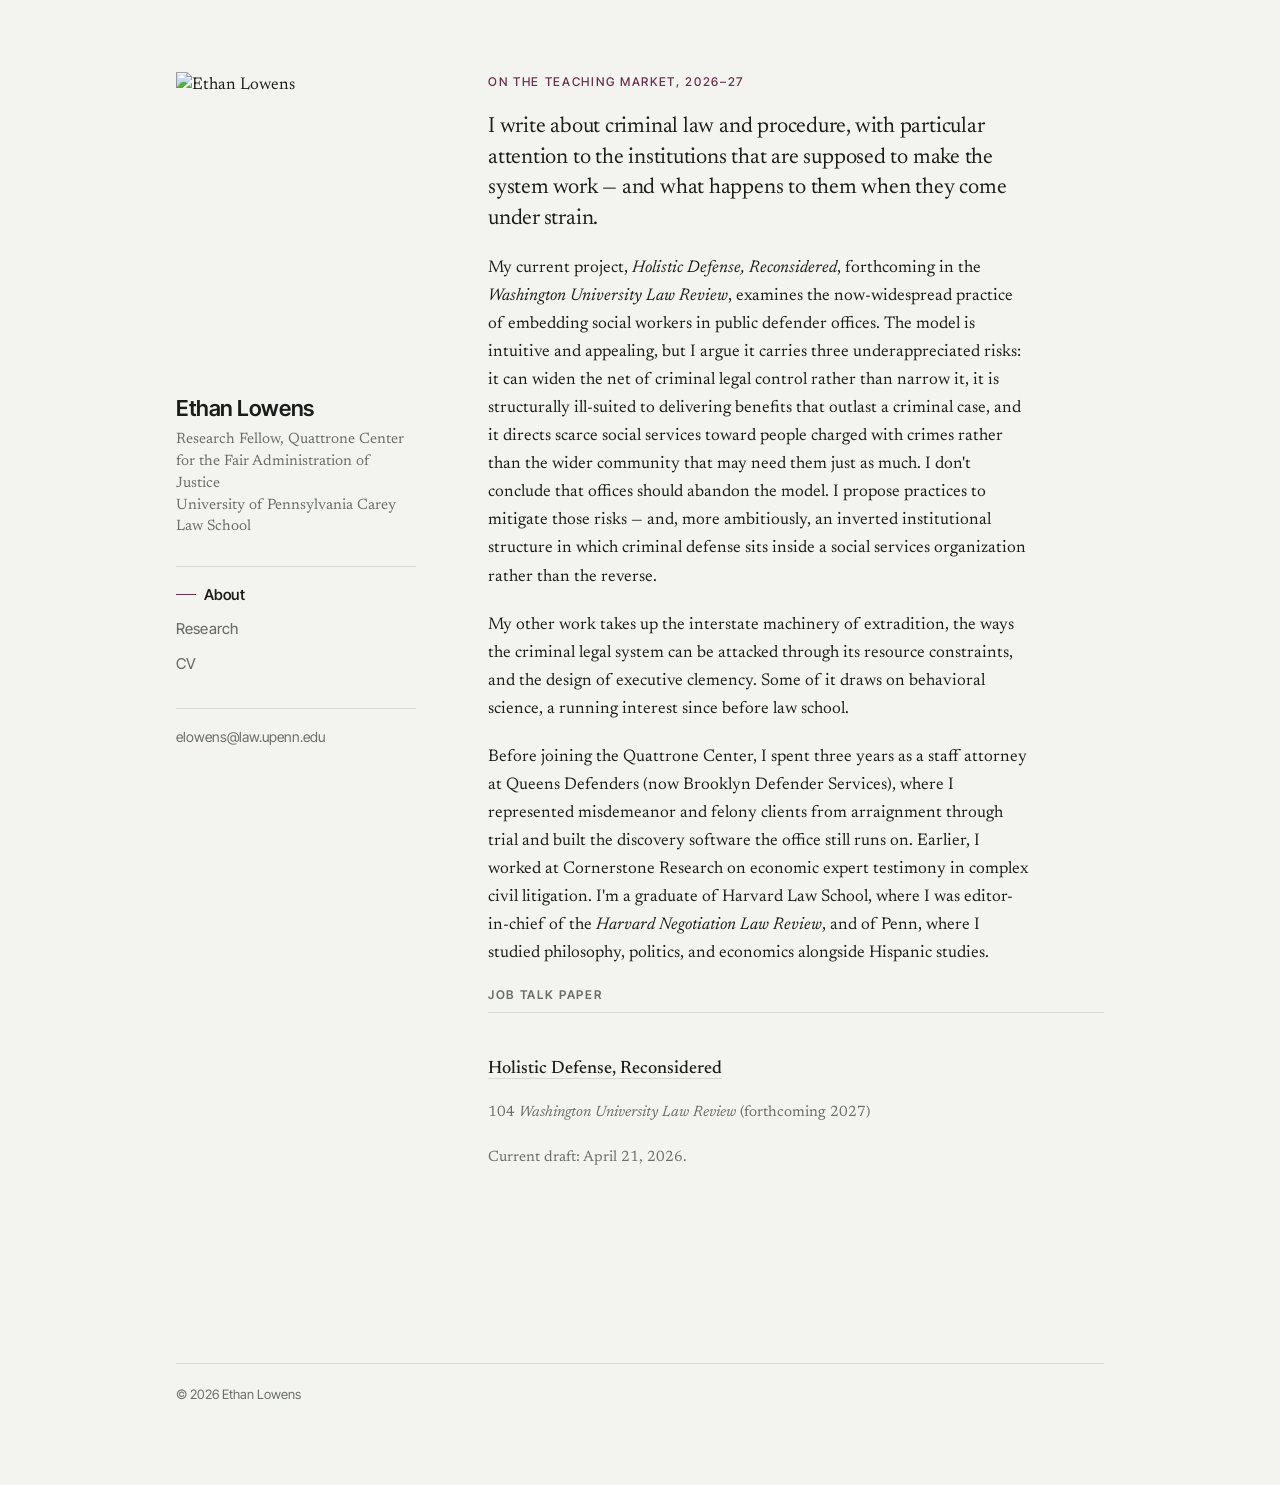
==== index.html @ d96f2c39 "Add files via upload" ====
<!DOCTYPE html>
<html lang="en">
<head>
<meta charset="utf-8">
<meta name="viewport" content="width=device-width, initial-scale=1">
<title>Ethan Lowens</title>
<meta name="description" content="Ethan Lowens is a Research Fellow at the Quattrone Center for the Fair Administration of Justice at the University of Pennsylvania Carey Law School. He writes about criminal law and procedure.">
<link rel="preconnect" href="https://fonts.googleapis.com">
<link rel="preconnect" href="https://fonts.gstatic.com" crossorigin>
<link href="https://fonts.googleapis.com/css2?family=Inter+Tight:wght@400;500;600&family=Newsreader:ital,opsz,wght@0,6..72,400;0,6..72,500;1,6..72,400&display=swap" rel="stylesheet">
<link rel="stylesheet" href="style.css">
</head>
<body>
<a class="skip" href="#main">Skip to content</a>

<div class="layout">

  <!-- ===== LEFT RAIL — keep this block identical on every page ===== -->
  <aside class="rail">
    <img class="rail__portrait" src="headshot.jpg" alt="Ethan Lowens">
    <p class="rail__name"><a href="index.html">Ethan Lowens</a></p>
    <p class="rail__role">
      Research Fellow, Quattrone Center for the Fair Administration of Justice<br>
      University of Pennsylvania Carey Law School
    </p>
    <nav class="rail__nav" aria-label="Sections">
      <ul>
        <li><a href="index.html" aria-current="page">About</a></li>
        <li><a href="research.html">Research</a></li>
        <li><a href="cv.html">CV</a></li>
      </ul>
    </nav>
    <div class="rail__contact">
      <a href="mailto:elowens@law.upenn.edu">elowens@law.upenn.edu</a>
    </div>
  </aside>
  <!-- ===== END LEFT RAIL ===== -->

  <main class="content" id="main">

    <p class="eyebrow">On the teaching market, 2026–27</p>

    <p class="lede">
      I write about criminal law and procedure, with particular attention to the
      institutions that are supposed to make the system work — and what happens
      to them when they come under strain.
    </p>

    <p>
      My current project, <em>Holistic Defense, Reconsidered</em>, forthcoming in
      the <em>Washington University Law Review</em>, examines the now-widespread
      practice of embedding social workers in public defender offices. The model
      is intuitive and appealing, but I argue it carries three underappreciated
      risks: it can widen the net of criminal legal control rather than narrow
      it, it is structurally ill-suited to delivering benefits that outlast a
      criminal case, and it directs scarce social services toward people charged
      with crimes rather than the wider community that may need them just as
      much. I don't conclude that offices should abandon the model. I propose
      practices to mitigate those risks — and, more ambitiously, an inverted
      institutional structure in which criminal defense sits inside a social
      services organization rather than the reverse.
    </p>

    <p>
      My other work takes up the interstate machinery of extradition, the ways
      the criminal legal system can be attacked through its resource
      constraints, and the design of executive clemency. Some of it draws on
      behavioral science, a running interest since before law school.
    </p>

    <p>
      Before joining the Quattrone Center, I spent three years as a staff
      attorney at Queens Defenders (now Brooklyn Defender Services), where I
      represented misdemeanor and felony clients from arraignment through trial
      and built the discovery software the office still runs on. Earlier, I
      worked at Cornerstone Research on economic expert testimony in complex
      civil litigation. I'm a graduate of Harvard Law School, where I was
      editor-in-chief of the <em>Harvard Negotiation Law Review</em>, and of Penn,
      where I studied philosophy, politics, and economics alongside Hispanic
      studies.
    </p>

    <!-- OPTIONAL: a one-line personal note, the way the Boeglin site does.
         It's commented out so nothing shows unless you want it. To use it,
         delete the comment markers on this block and write your line.
    <p>
      One line of personality here.
    </p>
    -->

    <h2>Job talk paper</h2>
    <ul class="entries">
      <li class="entry">
        <p class="entry__title"><a href="holistic-defense.pdf">Holistic Defense, Reconsidered</a></p>
        <p class="entry__meta">104 <em>Washington University Law Review</em> (forthcoming 2027)</p>
        <p class="entry__note">
          <!-- EDIT ME: update this date whenever you upload a new draft. -->
          Current draft: April 21, 2026.
        </p>
      </li>
    </ul>

  </main>

  <footer class="foot">© 2026 Ethan Lowens</footer>

</div>
</body>
</html>
---- style.css ----
/* ============================================================
   Personal academic site — shared styles
   Change colors and fonts in the :root block below.
   ============================================================ */

:root {
  --paper:  #F3F4F0;   /* page background */
  --ink:    #1B1D1A;   /* main text */
  --muted:  #6B6E68;   /* secondary text */
  --accent: #6A2E4D;   /* links, rules, small marks */
  --rule:   #D7DAD2;   /* hairlines and borders */

  --font-display: "Inter Tight", system-ui, -apple-system, sans-serif;
  --font-body: "Newsreader", Georgia, "Times New Roman", serif;

  --measure: 34rem;    /* max line length for readable text */
}

/* ---------- reset-ish ---------- */

*, *::before, *::after { box-sizing: border-box; }

html { -webkit-text-size-adjust: 100%; }

body {
  margin: 0;
  background: var(--paper);
  color: var(--ink);
  font-family: var(--font-body);
  font-size: 1.0625rem;
  line-height: 1.65;
  font-synthesis-weight: none;
  -webkit-font-smoothing: antialiased;
}

img { max-width: 100%; display: block; }

/* ---------- links ---------- */

a {
  color: inherit;
  text-decoration: none;
  border-bottom: 1px solid var(--rule);
  transition: border-color 120ms ease, color 120ms ease;
}

a:hover {
  color: var(--accent);
  border-bottom-color: var(--accent);
}

a:focus-visible {
  outline: 2px solid var(--accent);
  outline-offset: 3px;
  border-radius: 2px;
}

/* ---------- page frame ---------- */

.skip {
  position: absolute;
  left: -9999px;
}
.skip:focus {
  left: 1rem;
  top: 1rem;
  z-index: 10;
  background: var(--paper);
  padding: 0.5rem 0.75rem;
  border: 1px solid var(--ink);
}

.layout {
  max-width: 62rem;
  margin: 0 auto;
  padding: 4.5rem 2rem 5rem;
  display: grid;
  grid-template-columns: 15rem 1fr;
  gap: 4.5rem;
}

/* ---------- left rail (identity + nav) ---------- */

.rail {
  position: sticky;
  top: 4.5rem;
  align-self: start;
}

.rail__portrait {
  width: 100%;
  aspect-ratio: 4 / 5;
  object-fit: cover;
  margin-bottom: 1.5rem;
}

.rail__name {
  font-family: var(--font-display);
  font-size: 1.375rem;
  font-weight: 600;
  letter-spacing: -0.02em;
  line-height: 1.15;
  margin: 0 0 0.5rem;
}

.rail__name a { border: none; }
.rail__name a:hover { color: var(--accent); }

.rail__role {
  font-size: 0.9375rem;
  line-height: 1.45;
  color: var(--muted);
  margin: 0 0 1.75rem;
}

.rail__nav {
  border-top: 1px solid var(--rule);
  padding-top: 1rem;
}

.rail__nav ul {
  list-style: none;
  margin: 0;
  padding: 0;
}

.rail__nav li { margin-bottom: 0.4rem; }

.rail__nav a {
  font-family: var(--font-display);
  font-size: 0.9375rem;
  font-weight: 450;
  letter-spacing: 0.01em;
  border: none;
  color: var(--muted);
}

.rail__nav a:hover { color: var(--accent); }

/* current page marker — a short accent rule, not a bullet */
.rail__nav a[aria-current="page"] {
  color: var(--ink);
  font-weight: 550;
}

.rail__nav a[aria-current="page"]::before {
  content: "";
  display: inline-block;
  width: 1.25rem;
  height: 1px;
  background: var(--accent);
  vertical-align: 0.35em;
  margin-right: 0.5rem;
}

.rail__contact {
  margin-top: 1.75rem;
  padding-top: 1rem;
  border-top: 1px solid var(--rule);
  font-family: var(--font-display);
  font-size: 0.875rem;
  color: var(--muted);
}

.rail__contact a {
  display: inline-block;
  margin-bottom: 0.3rem;
  border-bottom-color: transparent;
}

/* ---------- main content ---------- */

.content { min-width: 0; }

.eyebrow {
  font-family: var(--font-display);
  font-size: 0.75rem;
  font-weight: 500;
  letter-spacing: 0.14em;
  text-transform: uppercase;
  color: var(--accent);
  margin: 0 0 1.75rem;
}

.lede {
  font-size: 1.375rem;
  line-height: 1.4;
  letter-spacing: -0.01em;
  max-width: var(--measure);
  margin: 0 0 2rem;
}

.content p {
  max-width: var(--measure);
  margin: 0 0 1.25rem;
}

h1, h2, h3 {
  font-family: var(--font-display);
  letter-spacing: -0.015em;
  line-height: 1.2;
}

h1 {
  font-size: 1.75rem;
  font-weight: 600;
  margin: 0 0 2rem;
}

h2 {
  font-size: 0.75rem;
  font-weight: 600;
  letter-spacing: 0.14em;
  text-transform: uppercase;
  color: var(--muted);
  margin: 3.5rem 0 1.5rem;
  padding-bottom: 0.6rem;
  border-bottom: 1px solid var(--rule);
}

h2:first-of-type { margin-top: 0; }

/* ---------- entry lists (publications, teaching) ---------- */

.entries {
  list-style: none;
  margin: 0;
  padding: 0;
}

.entry {
  padding: 1.25rem 0;
  border-bottom: 1px solid var(--rule);
}

.entry:last-child { border-bottom: none; }

.entry__title {
  font-family: var(--font-body);
  font-size: 1.125rem;
  font-weight: 500;
  line-height: 1.35;
  letter-spacing: 0;
  margin: 0 0 0.35rem;
}

.entry__meta {
  font-size: 0.9375rem;
  color: var(--muted);
  margin: 0;
}

.entry__meta em { font-style: italic; }

.entry__note {
  font-size: 0.9375rem;
  color: var(--muted);
  margin: 0.5rem 0 0;
  max-width: var(--measure);
}

/* ---------- footer ---------- */

.foot {
  grid-column: 1 / -1;
  margin-top: 5rem;
  padding-top: 1.25rem;
  border-top: 1px solid var(--rule);
  font-family: var(--font-display);
  font-size: 0.8125rem;
  color: var(--muted);
}

/* ---------- mobile ---------- */

@media (max-width: 46rem) {
  .layout {
    grid-template-columns: 1fr;
    gap: 2.5rem;
    padding: 2.5rem 1.5rem 3rem;
  }

  .rail {
    position: static;
    display: grid;
    grid-template-columns: 7rem 1fr;
    gap: 1.25rem;
    align-items: start;
  }

  .rail__portrait {
    margin-bottom: 0;
    grid-column: 1;
    grid-row: 1 / span 2;
  }

  .rail__name {
    grid-column: 2;
    grid-row: 1;
    align-self: end;
  }

  .rail__role {
    grid-column: 2;
    grid-row: 2;
    align-self: start;
    margin-bottom: 0;
  }

  .rail__nav {
    grid-column: 1 / -1;
    margin-top: 0.5rem;
  }

  .rail__nav ul {
    display: flex;
    flex-wrap: wrap;
    gap: 0 1.25rem;
  }

  .rail__nav a[aria-current="page"]::before { display: none; }

  .rail__contact {
    grid-column: 1 / -1;
    margin-top: 0;
  }

  .lede { font-size: 1.1875rem; }
}

@media (prefers-reduced-motion: reduce) {
  * { transition: none !important; }
}
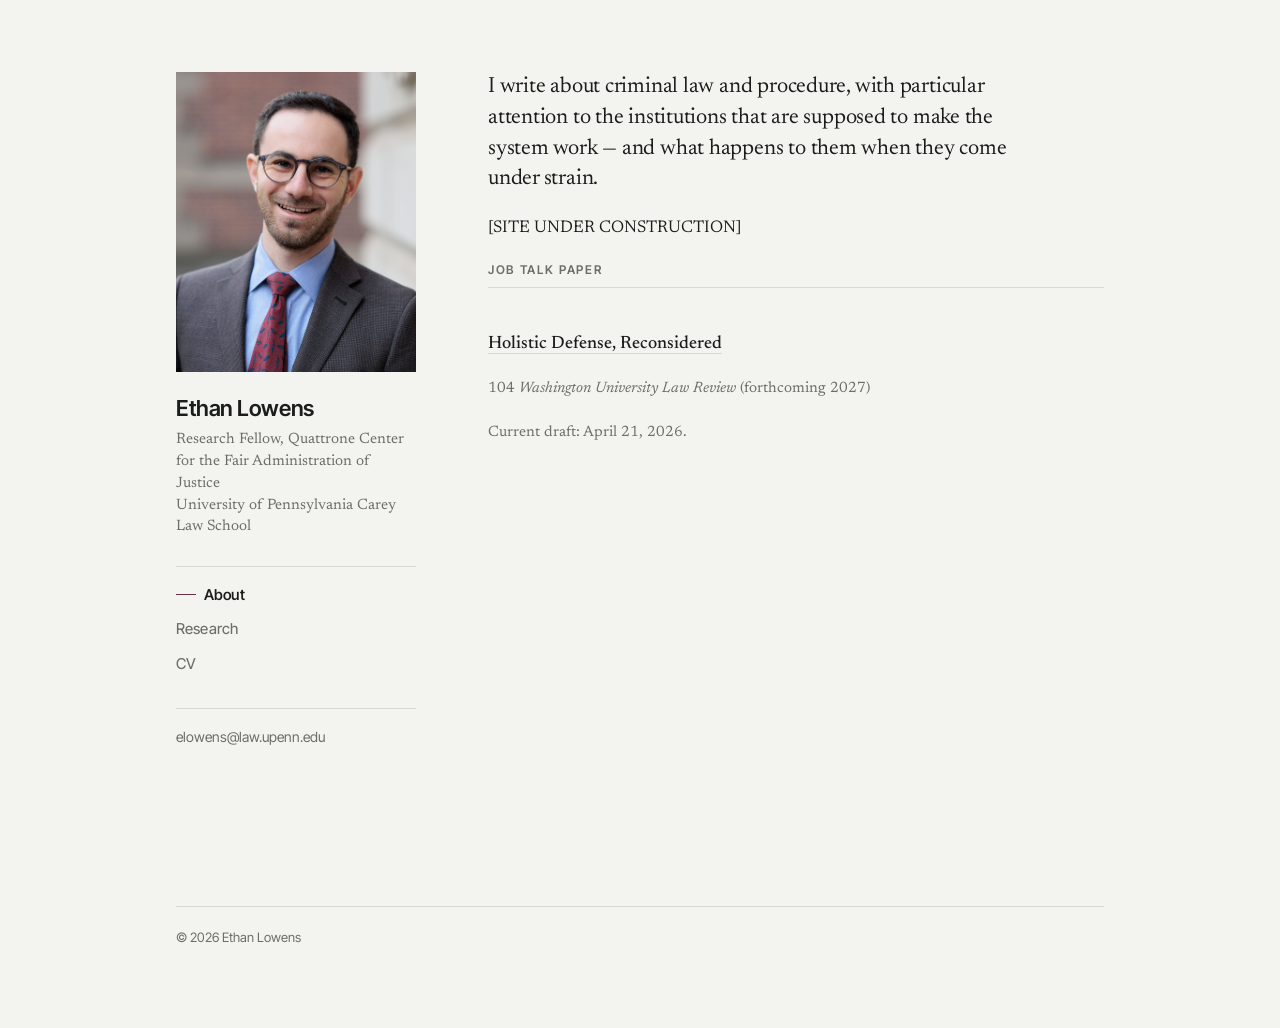
==== commit b10f57e8: "Update index.html" ====
--- a/index.html
+++ b/index.html
@@ -38,60 +38,18 @@
 
   <main class="content" id="main">
 
-    <p class="eyebrow">On the teaching market, 2026–27</p>
-
     <p class="lede">
       I write about criminal law and procedure, with particular attention to the
       institutions that are supposed to make the system work — and what happens
       to them when they come under strain.
     </p>
 
-    <p>
-      My current project, <em>Holistic Defense, Reconsidered</em>, forthcoming in
-      the <em>Washington University Law Review</em>, examines the now-widespread
-      practice of embedding social workers in public defender offices. The model
-      is intuitive and appealing, but I argue it carries three underappreciated
-      risks: it can widen the net of criminal legal control rather than narrow
-      it, it is structurally ill-suited to delivering benefits that outlast a
-      criminal case, and it directs scarce social services toward people charged
-      with crimes rather than the wider community that may need them just as
-      much. I don't conclude that offices should abandon the model. I propose
-      practices to mitigate those risks — and, more ambitiously, an inverted
-      institutional structure in which criminal defense sits inside a social
-      services organization rather than the reverse.
-    </p>
-
-    <p>
-      My other work takes up the interstate machinery of extradition, the ways
-      the criminal legal system can be attacked through its resource
-      constraints, and the design of executive clemency. Some of it draws on
-      behavioral science, a running interest since before law school.
-    </p>
-
-    <p>
-      Before joining the Quattrone Center, I spent three years as a staff
-      attorney at Queens Defenders (now Brooklyn Defender Services), where I
-      represented misdemeanor and felony clients from arraignment through trial
-      and built the discovery software the office still runs on. Earlier, I
-      worked at Cornerstone Research on economic expert testimony in complex
-      civil litigation. I'm a graduate of Harvard Law School, where I was
-      editor-in-chief of the <em>Harvard Negotiation Law Review</em>, and of Penn,
-      where I studied philosophy, politics, and economics alongside Hispanic
-      studies.
-    </p>
-
-    <!-- OPTIONAL: a one-line personal note, the way the Boeglin site does.
-         It's commented out so nothing shows unless you want it. To use it,
-         delete the comment markers on this block and write your line.
-    <p>
-      One line of personality here.
-    </p>
-    -->
+    <p>[SITE UNDER CONSTRUCTION]</p>
 
     <h2>Job talk paper</h2>
     <ul class="entries">
       <li class="entry">
-        <p class="entry__title"><a href="holistic-defense.pdf">Holistic Defense, Reconsidered</a></p>
+        <p class="entry__title"><a href="holistic-defense.pdf" target="_blank" rel="noopener">Holistic Defense, Reconsidered</a></p>
         <p class="entry__meta">104 <em>Washington University Law Review</em> (forthcoming 2027)</p>
         <p class="entry__note">
           <!-- EDIT ME: update this date whenever you upload a new draft. -->
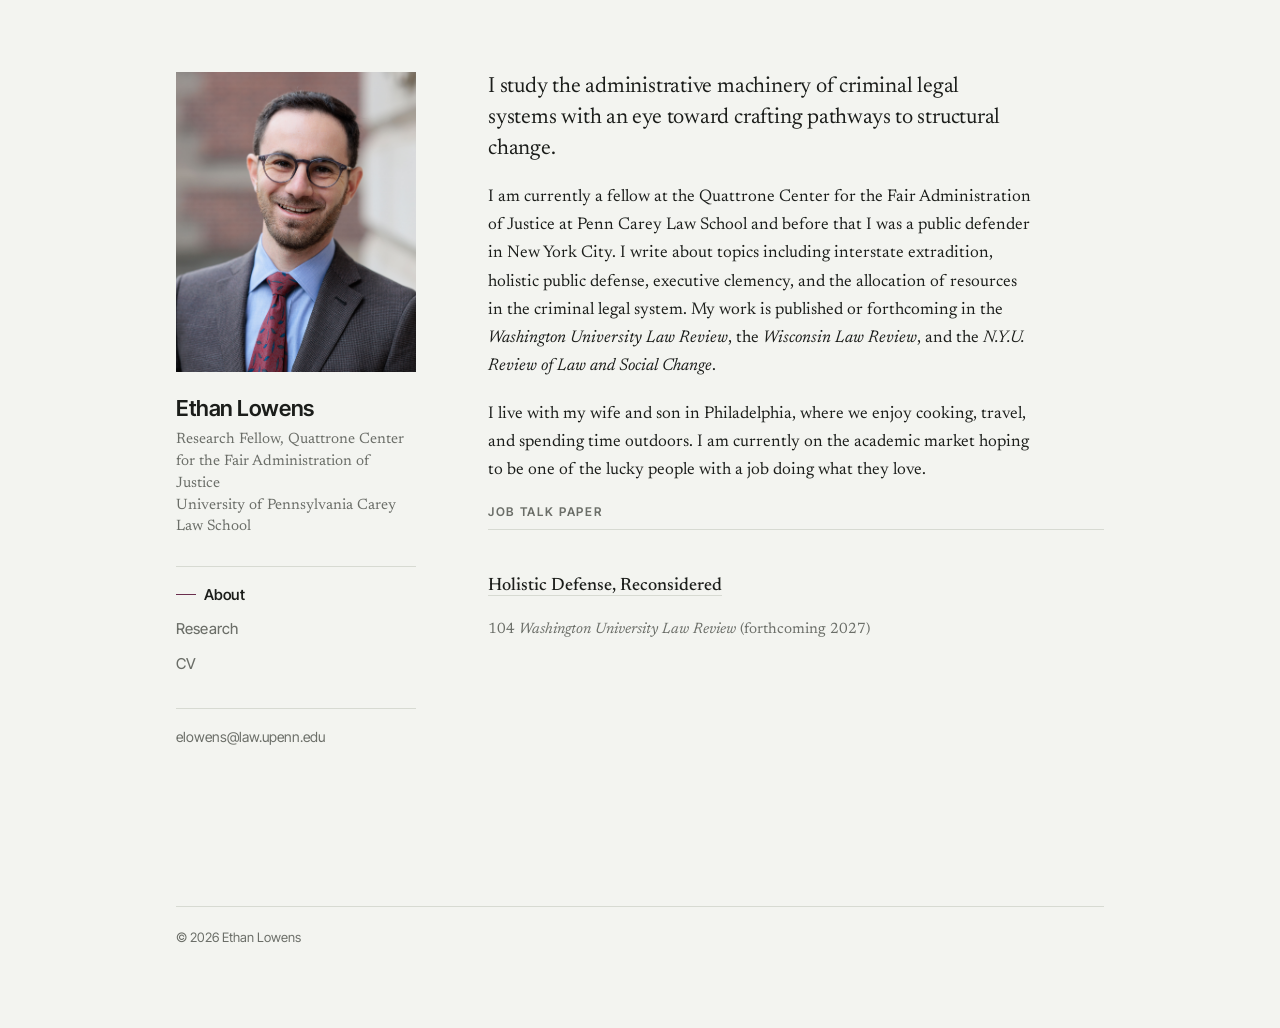
==== commit ff3dbed1: "Add files via upload" ====
--- a/index.html
+++ b/index.html
@@ -39,22 +39,31 @@
   <main class="content" id="main">
 
     <p class="lede">
-      I write about criminal law and procedure, with particular attention to the
-      institutions that are supposed to make the system work — and what happens
-      to them when they come under strain.
+      I study the administrative machinery of criminal legal systems with an eye
+      toward crafting pathways to structural change.
     </p>
 
-    <p>[SITE UNDER CONSTRUCTION]</p>
+    <p>
+      I am currently a fellow at the Quattrone Center for the Fair Administration
+      of Justice at Penn Carey Law School and before that I was a public defender
+      in New York City. I write about topics including interstate extradition,
+      holistic public defense, executive clemency, and the allocation of resources
+      in the criminal legal system. My work is published or forthcoming in the
+      <em>Washington University Law Review</em>, the <em>Wisconsin Law Review</em>,
+      and the <em>N.Y.U. Review of Law and Social Change</em>.
+    </p>
+
+    <p>
+      I live with my wife and son in Philadelphia, where we enjoy cooking, travel,
+      and spending time outdoors. I am currently on the academic market hoping to
+      be one of the lucky people with a job doing what they love.
+    </p>
 
     <h2>Job talk paper</h2>
     <ul class="entries">
       <li class="entry">
         <p class="entry__title"><a href="holistic-defense.pdf" target="_blank" rel="noopener">Holistic Defense, Reconsidered</a></p>
         <p class="entry__meta">104 <em>Washington University Law Review</em> (forthcoming 2027)</p>
-        <p class="entry__note">
-          <!-- EDIT ME: update this date whenever you upload a new draft. -->
-          Current draft: April 21, 2026.
-        </p>
       </li>
     </ul>
 
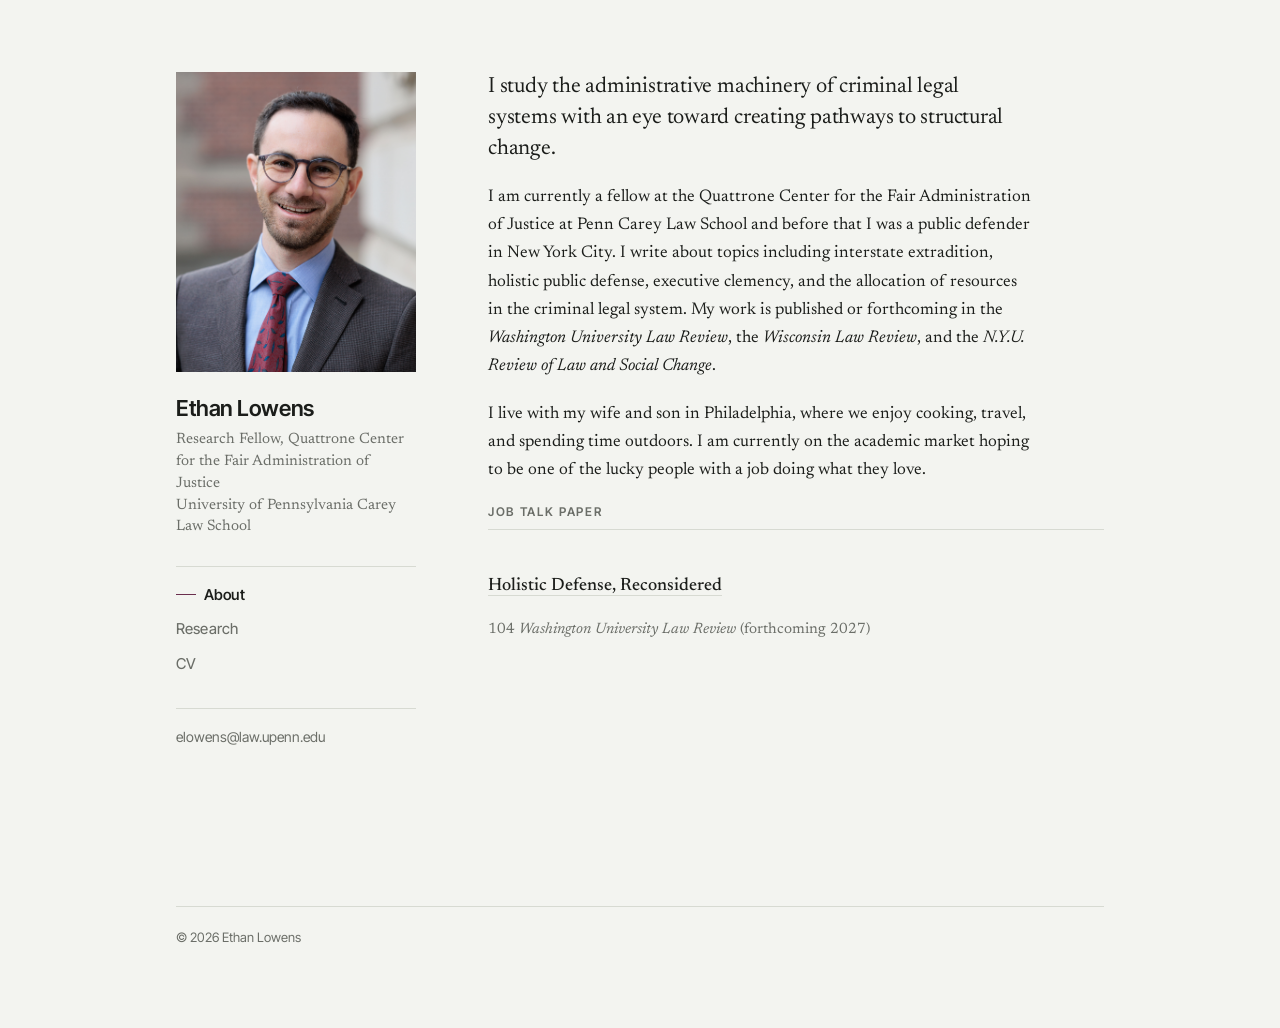
==== commit 95cdd0f0: "Update index.html" ====
--- a/index.html
+++ b/index.html
@@ -40,7 +40,7 @@
 
     <p class="lede">
       I study the administrative machinery of criminal legal systems with an eye
-      toward crafting pathways to structural change.
+      toward creating pathways to structural change.
     </p>
 
     <p>
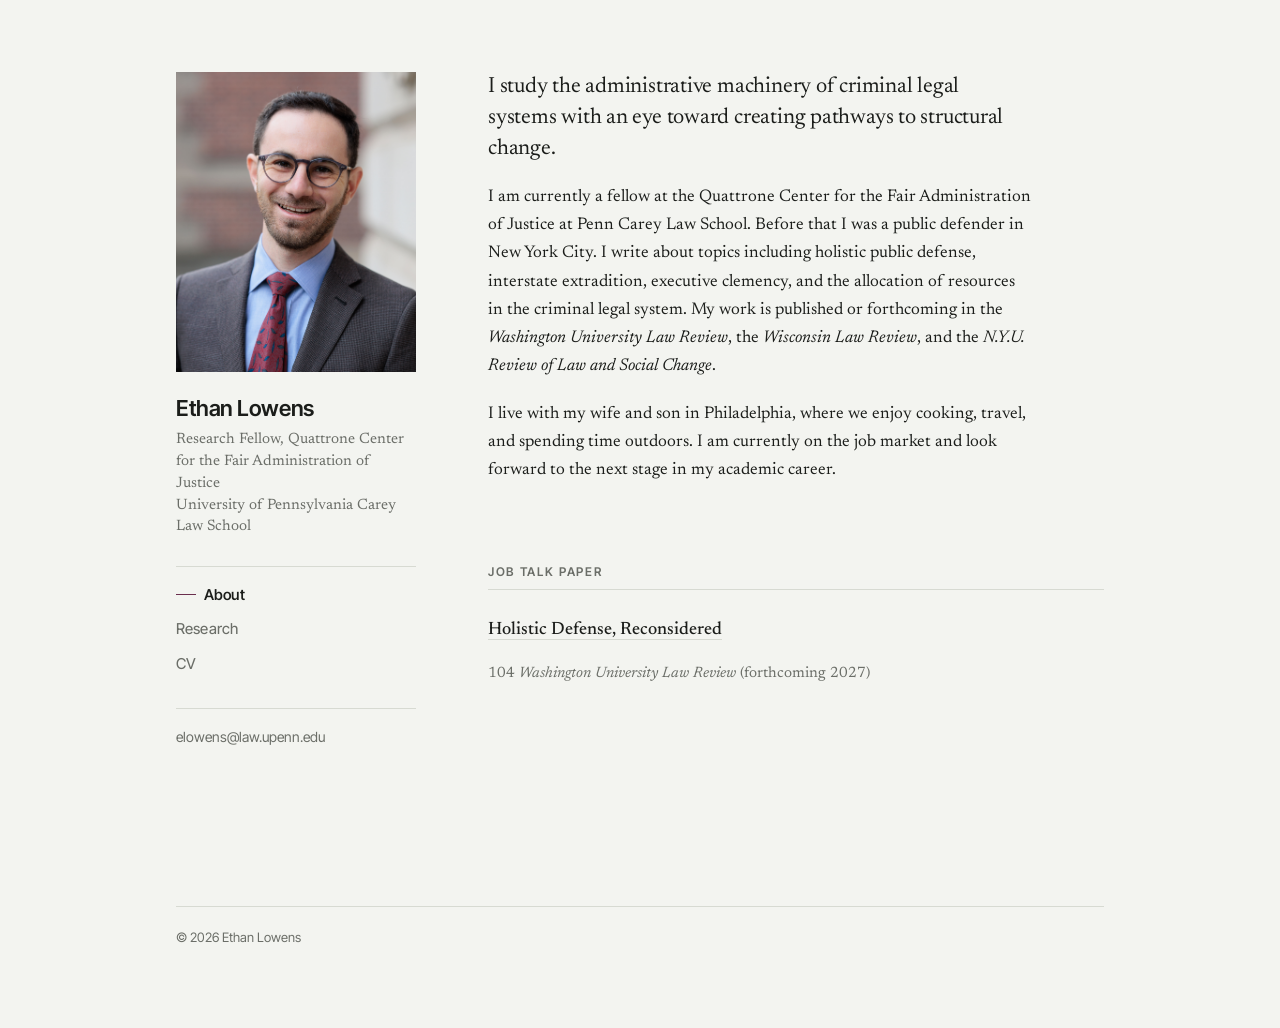
==== commit 60d49d47: "Add files via upload" ====
--- a/index.html
+++ b/index.html
@@ -45,9 +45,9 @@
 
     <p>
       I am currently a fellow at the Quattrone Center for the Fair Administration
-      of Justice at Penn Carey Law School and before that I was a public defender
-      in New York City. I write about topics including interstate extradition,
-      holistic public defense, executive clemency, and the allocation of resources
+      of Justice at Penn Carey Law School. Before that I was a public defender in
+      New York City. I write about topics including holistic public defense,
+      interstate extradition, executive clemency, and the allocation of resources
       in the criminal legal system. My work is published or forthcoming in the
       <em>Washington University Law Review</em>, the <em>Wisconsin Law Review</em>,
       and the <em>N.Y.U. Review of Law and Social Change</em>.
@@ -55,8 +55,8 @@
 
     <p>
       I live with my wife and son in Philadelphia, where we enjoy cooking, travel,
-      and spending time outdoors. I am currently on the academic market hoping to
-      be one of the lucky people with a job doing what they love.
+      and spending time outdoors. I am currently on the job market and look forward
+      to the next stage in my academic career.
     </p>
 
     <h2>Job talk paper</h2>
--- a/style.css
+++ b/style.css
@@ -213,12 +213,13 @@
   letter-spacing: 0.14em;
   text-transform: uppercase;
   color: var(--muted);
-  margin: 3.5rem 0 1.5rem;
+  margin: 5rem 0 0.5rem;
   padding-bottom: 0.6rem;
   border-bottom: 1px solid var(--rule);
 }
 
-h2:first-of-type { margin-top: 0; }
+/* only collapse the top margin when an h2 sits directly under the page title */
+h1 + h2 { margin-top: 0; }
 
 /* ---------- entry lists (publications, teaching) ---------- */
 
@@ -325,7 +326,8 @@
     margin-top: 0;
   }
 
-  .lede { font-size: 1.1875rem; }
+  /* keep the headline clearly larger than body text on narrow screens */
+  .lede { font-size: 1.375rem; }
 }
 
 @media (prefers-reduced-motion: reduce) {
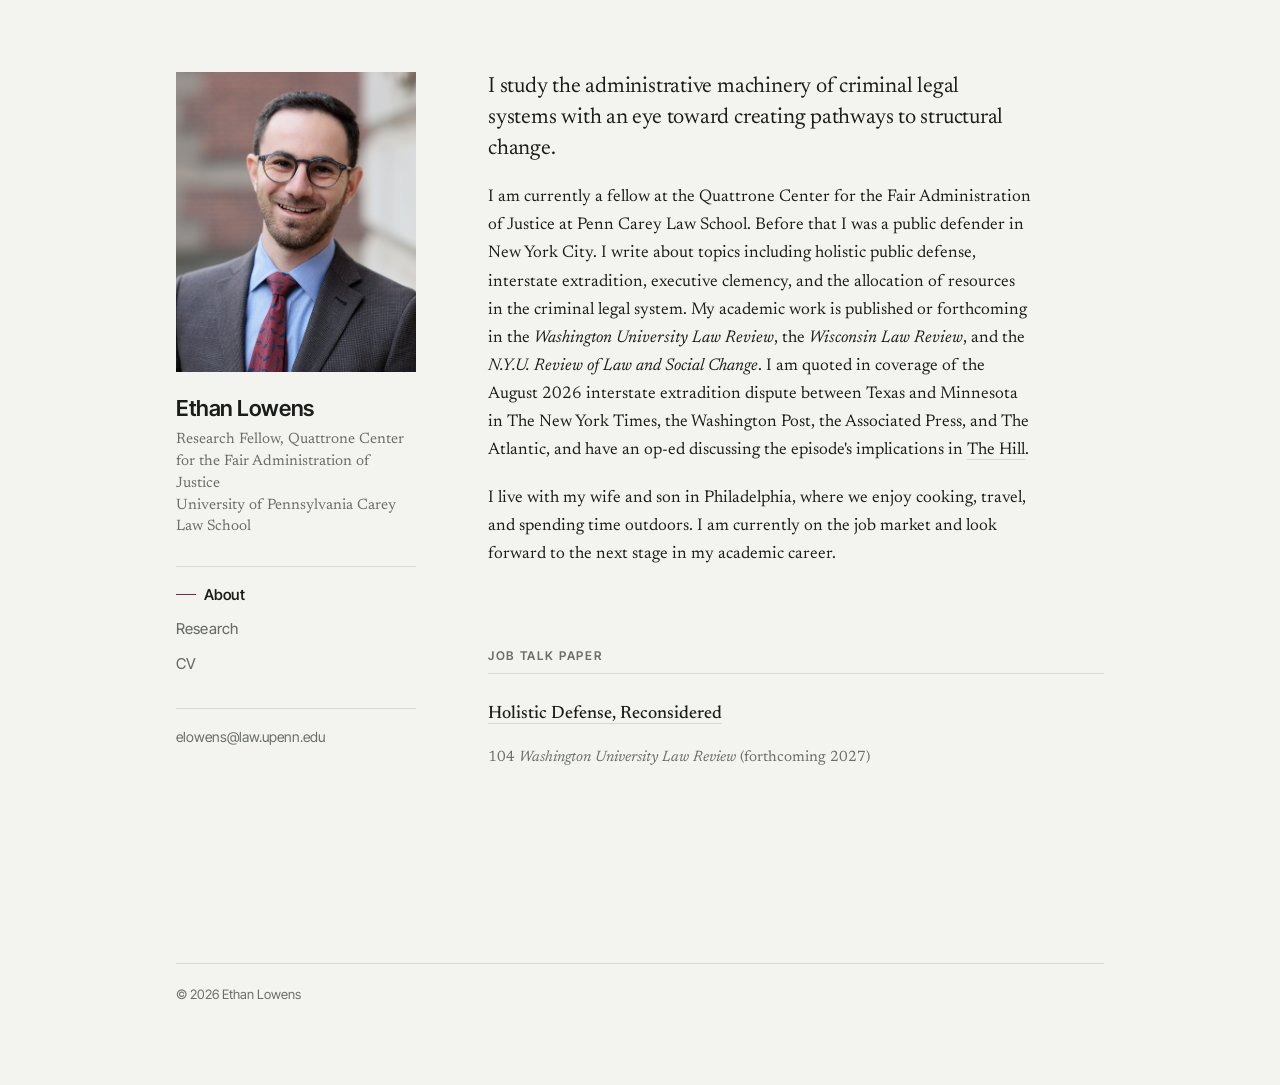
==== commit 2d75e5a2: "Update index.html" ====
--- a/index.html
+++ b/index.html
@@ -48,9 +48,15 @@
       of Justice at Penn Carey Law School. Before that I was a public defender in
       New York City. I write about topics including holistic public defense,
       interstate extradition, executive clemency, and the allocation of resources
-      in the criminal legal system. My work is published or forthcoming in the
-      <em>Washington University Law Review</em>, the <em>Wisconsin Law Review</em>,
-      and the <em>N.Y.U. Review of Law and Social Change</em>.
+      in the criminal legal system. My academic work is published or forthcoming
+      in the <em>Washington University Law Review</em>, the
+      <em>Wisconsin Law Review</em>, and the
+      <em>N.Y.U. Review of Law and Social Change</em>. I am quoted in coverage of
+      the August 2026 interstate extradition dispute between Texas and Minnesota
+      in The New York Times, the Washington Post, the Associated
+      Press, and The Atlantic, and have an op-ed discussing the
+      episode's implications in
+      <a href="https://thehill.com/opinion/judiciary/6077349-texas-minnesota-extradition-loophole/" target="_blank" rel="noopener">The Hill</a>.
     </p>
 
     <p>
